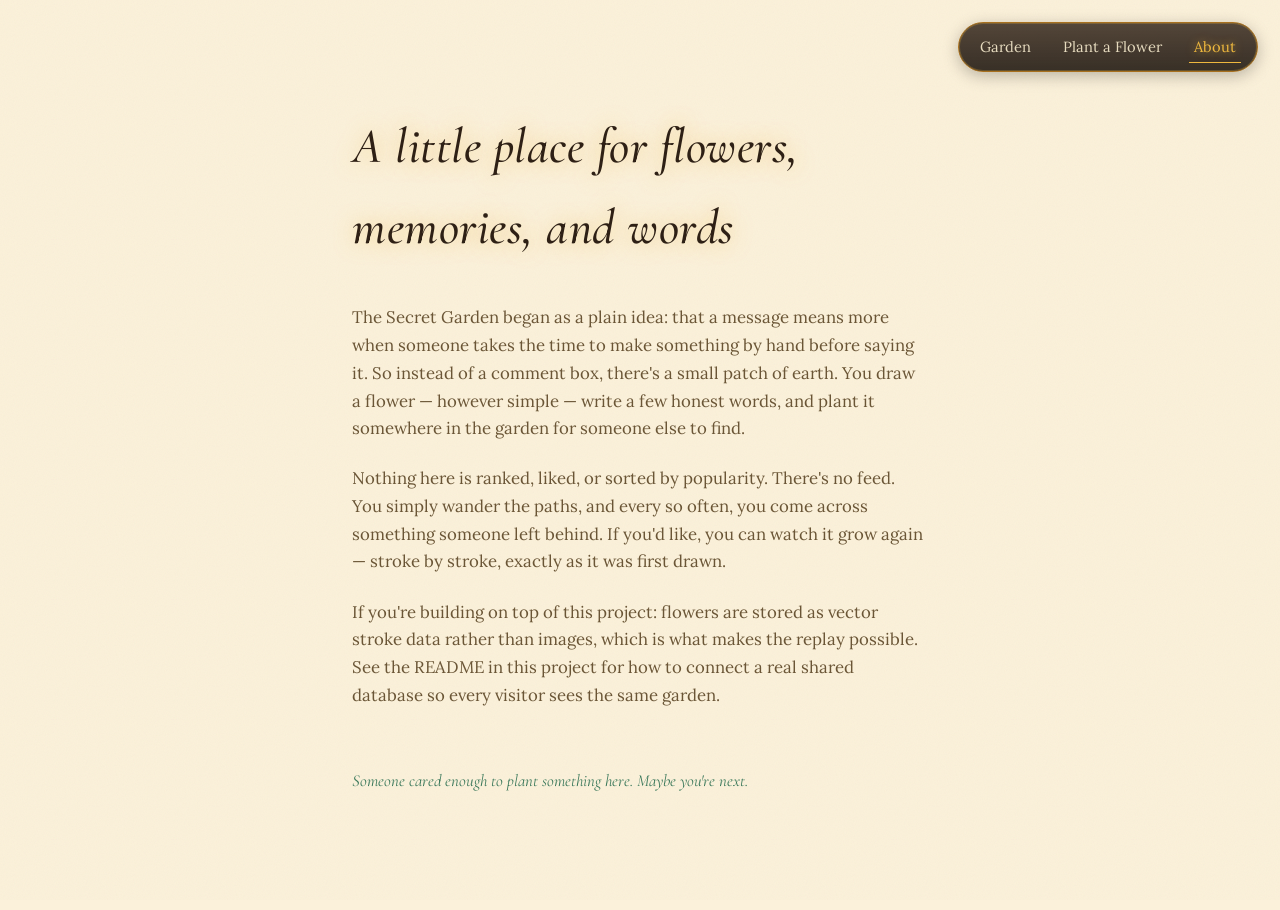
==== about.html @ d99d8dfa "first commit" ====
<!doctype html>
<html lang="en">
<head>
<meta charset="UTF-8" />
<meta name="viewport" content="width=device-width, initial-scale=1" />
<title>About — Secret Garden</title>
<link rel="stylesheet" href="css/tokens.css" />
<link rel="stylesheet" href="css/base.css" />
<link rel="stylesheet" href="css/about.css" />
</head>
<body>

<nav class="garden-nav" aria-label="Primary">
  <div class="garden-nav__links">
    <a href="garden.html">Garden</a>
    <a href="plant.html">Plant a Flower</a>
    <a href="about.html" aria-current="page">About</a>
  </div>
</nav>

<main class="about-wrap">
  <h1>A little place for flowers, memories, and words</h1>
  <p>
    The Secret Garden began as a plain idea: that a message means more when
    someone takes the time to make something by hand before saying it. So
    instead of a comment box, there's a small patch of earth. You draw a
    flower — however simple — write a few honest words, and plant it
    somewhere in the garden for someone else to find.
  </p>
  <p>
    Nothing here is ranked, liked, or sorted by popularity. There's no feed.
    You simply wander the paths, and every so often, you come across
    something someone left behind. If you'd like, you can watch it grow
    again — stroke by stroke, exactly as it was first drawn.
  </p>
  <p>
    If you're building on top of this project: flowers are stored as vector
    stroke data rather than images, which is what makes the replay possible.
    See the README in this project for how to connect a real shared
    database so every visitor sees the same garden.
  </p>
  <p class="signoff">Someone cared enough to plant something here. Maybe you're next.</p>
</main>

</body>
</html>
---- css/tokens.css ----
/* ===========================================================
   Secret Garden — Design Tokens
   Botanical soul, gacha-game-UI chrome: Howard Le's anime/game
   panel-and-glow treatment leads, with a Genshin-style gold
   filigree frame and Cat Restaurant's soft rounded pastel warmth
   as supporting accents.
   =========================================================== */

:root {
  /* --- Color: warm parchment content, jewel-toned chrome --- */
  --ivory:        #fbf1da;   /* primary background, warm parchment */
  --ivory-deep:    #f2e4bd;  /* secondary panels */
  --paper-shadow: #d9bf85;   /* soft borders / recessed paper edges, gold-tinted */
  --sage:         #7fae86;   /* jewel-leaning sage green */
  --moss:         #3c7a5c;   /* deep emerald, Howard-Le/Genshin jewel green */
  --dusty-pink:   #f2a4c0;   /* Cat Restaurant pastel pink */
  --lavender:     #b79ee6;   /* saturated magic-purple accent */
  --gold:         #f0b93e;   /* gacha gold */
  --gold-deep:    #a9711f;   /* gold border / engraving shadow */
  --sky:          #7dd3e0;   /* cyan-teal "mana" glow accent */
  --ink:          #2e2015;   /* warm near-black, primary text */
  --ink-soft:     #6b5636;   /* secondary text */
  --firefly:      #ffe08a;

  /* --- Glow & metal: the Howard-Le/gacha signature --- */
  --glow-gold: rgba(240, 185, 62, 0.55);
  --glow-teal: rgba(125, 211, 224, 0.5);
  --gem-gradient: linear-gradient(135deg, #fbe7a1 0%, #f0b93e 45%, #a9711f 100%);
  --shadow-glow: 0 0 18px var(--glow-gold), 0 4px 14px rgba(0, 0, 0, 0.25);

  /* --- Gem-frame corner ornaments ---
     Same motif (gold bracket + vine curl + diamond gem), reused at
     all four corners of a panel via multi-background, mirrored with
     an inner <g transform> rather than four separate drawings. */
  --frame-tl: url("data:image/svg+xml,%3Csvg xmlns='http://www.w3.org/2000/svg' viewBox='0 0 40 40'%3E%3Cpath d='M6 30 L6 10 Q6 6 10 6 L30 6' fill='none' stroke='%23a9711f' stroke-width='2' stroke-linecap='round'/%3E%3Cpath d='M6 20 Q14 20 16 8' fill='none' stroke='%23a9711f' stroke-width='1.2' opacity='0.55' stroke-linecap='round'/%3E%3Cg transform='translate(12,12) rotate(45)'%3E%3Crect x='-4' y='-4' width='8' height='8' fill='%23f0b93e' stroke='%23a9711f' stroke-width='1'/%3E%3C/g%3E%3C/svg%3E");
  --frame-tr: url("data:image/svg+xml,%3Csvg xmlns='http://www.w3.org/2000/svg' viewBox='0 0 40 40'%3E%3Cg transform='translate(40,0) scale(-1,1)'%3E%3Cpath d='M6 30 L6 10 Q6 6 10 6 L30 6' fill='none' stroke='%23a9711f' stroke-width='2' stroke-linecap='round'/%3E%3Cpath d='M6 20 Q14 20 16 8' fill='none' stroke='%23a9711f' stroke-width='1.2' opacity='0.55' stroke-linecap='round'/%3E%3Cg transform='translate(12,12) rotate(45)'%3E%3Crect x='-4' y='-4' width='8' height='8' fill='%23f0b93e' stroke='%23a9711f' stroke-width='1'/%3E%3C/g%3E%3C/g%3E%3C/svg%3E");
  --frame-bl: url("data:image/svg+xml,%3Csvg xmlns='http://www.w3.org/2000/svg' viewBox='0 0 40 40'%3E%3Cg transform='translate(0,40) scale(1,-1)'%3E%3Cpath d='M6 30 L6 10 Q6 6 10 6 L30 6' fill='none' stroke='%23a9711f' stroke-width='2' stroke-linecap='round'/%3E%3Cpath d='M6 20 Q14 20 16 8' fill='none' stroke='%23a9711f' stroke-width='1.2' opacity='0.55' stroke-linecap='round'/%3E%3Cg transform='translate(12,12) rotate(45)'%3E%3Crect x='-4' y='-4' width='8' height='8' fill='%23f0b93e' stroke='%23a9711f' stroke-width='1'/%3E%3C/g%3E%3C/g%3E%3C/svg%3E");
  --frame-br: url("data:image/svg+xml,%3Csvg xmlns='http://www.w3.org/2000/svg' viewBox='0 0 40 40'%3E%3Cg transform='translate(40,40) scale(-1,-1)'%3E%3Cpath d='M6 30 L6 10 Q6 6 10 6 L30 6' fill='none' stroke='%23a9711f' stroke-width='2' stroke-linecap='round'/%3E%3Cpath d='M6 20 Q14 20 16 8' fill='none' stroke='%23a9711f' stroke-width='1.2' opacity='0.55' stroke-linecap='round'/%3E%3Cg transform='translate(12,12) rotate(45)'%3E%3Crect x='-4' y='-4' width='8' height='8' fill='%23f0b93e' stroke='%23a9711f' stroke-width='1'/%3E%3C/g%3E%3C/g%3E%3C/svg%3E");

  /* --- Type --- */
  --font-display: "Cormorant Garamond", "Iowan Old Style", Georgia, serif;
  --font-body:    "Lora", "Iowan Old Style", Georgia, serif;

  --step-display-xl: clamp(2.6rem, 5vw + 1rem, 4.6rem);
  --step-display-l:  clamp(2rem, 3vw + 1rem, 3.1rem);
  --step-display-m:  clamp(1.5rem, 2vw + 0.6rem, 2.1rem);
  --step-body:       1.05rem;
  --step-small:      0.9rem;

  /* --- Spacing rhythm --- */
  --space-1: 0.4rem;
  --space-2: 0.8rem;
  --space-3: 1.4rem;
  --space-4: 2.2rem;
  --space-5: 3.6rem;
  --space-6: 5.8rem;

  /* --- Motion --- */
  --ease-soft: cubic-bezier(0.22, 0.61, 0.36, 1);
  --dur-slow: 900ms;
  --dur-med: 420ms;
  --dur-fast: 200ms;

  --radius-organic: 63% 37% 54% 46% / 42% 47% 53% 58%;
  --shadow-paper: 0 2px 10px rgba(74, 56, 38, 0.12);

  /* --- Z-index scale ---
     One place to reason about stacking order instead of guessing
     numbers per-component. Scene-internal layers (garden background,
     drawing canvas) stack locally with small numbers (1–6) and don't
     need a token; only things that stack ON TOP OF a whole page do. */
  --z-nav: 100;
  --z-overlay: 200;
  --z-overlay-panel: 201;
  --z-modal: 300;
  --z-grain: 999;
}

/* --- Breakpoint convention ---
   640px = phones / narrow tablets in portrait
   380px = small phones (SE-class widths)
   Used as literal values in each stylesheet (no build step / Sass here),
   but always these two numbers — never a one-off third value. */

@media (prefers-reduced-motion: reduce) {
  :root { --dur-slow: 1ms; --dur-med: 1ms; --dur-fast: 1ms; }
}
---- css/base.css ----
@import url('https://fonts.googleapis.com/css2?family=Cormorant+Garamond:ital,wght@0,400;0,500;0,600;1,500&family=Lora:ital,wght@0,400;0,500;1,400&display=swap');

* { box-sizing: border-box; }

html { scroll-behavior: smooth; }

body {
  margin: 0;
  background: var(--ivory);
  color: var(--ink);
  font-family: var(--font-body);
  font-size: var(--step-body);
  line-height: 1.65;
  -webkit-font-smoothing: antialiased;
  -webkit-tap-highlight-color: transparent; /* no grey flash on tap, we show our own hover/active states */
  overflow-x: hidden; /* the illustrated layers occasionally bleed a fraction past 100%; this keeps phones from gaining a horizontal scrollbar */
}

button, a.btn {
  touch-action: manipulation; /* removes the ~300ms tap delay on older mobile browsers */
}

/* Anchors are reset to plain text by default; only .link (or a component
   like .btn) opts back into an underline, so no <a> shows one unless
   we explicitly ask for it. */
a {
  color: inherit;
  text-decoration: none;
}

.link {
  text-decoration: underline;
  text-underline-offset: 0.15em;
}

/* --- Icon button: used by the replay controls (garden.html) and the
   drawing toolbar (plant.html). Defined once here, shared by both,
   instead of redefined per-page. --- */
.icon-btn {
  border: 1px solid var(--paper-shadow);
  background: var(--ivory-deep);
  border-radius: 999px;
  width: 44px;
  height: 44px;
  display: grid;
  place-items: center;
  color: var(--ink);
  font-size: 1rem;
  line-height: 1;
  touch-action: manipulation;
  transition: background var(--dur-fast) var(--ease-soft), box-shadow var(--dur-fast) var(--ease-soft);
}
.icon-btn:hover { background: var(--gold); color: #3a2708; box-shadow: 0 0 12px var(--glow-gold); }
.icon-btn.is-selected { background: var(--moss); color: var(--ivory); box-shadow: 0 0 12px var(--glow-teal); }

/* faint paper grain, everywhere */
body::before {
  content: "";
  position: fixed;
  inset: 0;
  pointer-events: none;
  z-index: var(--z-grain);
  opacity: 0.05;
  mix-blend-mode: multiply;
  background-image: url("data:image/svg+xml,%3Csvg xmlns='http://www.w3.org/2000/svg' width='120' height='120'%3E%3Cfilter id='n'%3E%3CfeTurbulence type='fractalNoise' baseFrequency='0.9' numOctaves='2' stitchTiles='stitch'/%3E%3C/filter%3E%3Crect width='100%25' height='100%25' filter='url(%23n)'/%3E%3C/svg%3E");
}

h1, h2, h3 {
  font-family: var(--font-display);
  font-weight: 500;
  color: var(--ink);
  margin: 0 0 var(--space-2);
  letter-spacing: 0.01em;
}

p { margin: 0 0 var(--space-3); max-width: 62ch; }

a { color: inherit; }

button {
  font-family: var(--font-body);
  cursor: pointer;
}

:focus-visible {
  outline: 2px solid var(--moss);
  outline-offset: 3px;
  border-radius: 4px;
}

/* --- Shared nav, appears on every page --- */
.garden-nav {
  position: fixed;
  top: var(--space-3);
  left: var(--space-3);
  right: var(--space-3);
  z-index: var(--z-nav);
  display: flex;
  justify-content: flex-end;
  align-items: center;
  pointer-events: none;
}

.garden-nav__links {
  display: flex;
  gap: var(--space-3);
  background: linear-gradient(180deg, rgba(46, 32, 21, 0.82), rgba(28, 20, 13, 0.88));
  -webkit-backdrop-filter: blur(8px);
  backdrop-filter: blur(8px);
  padding: 0.5rem 1rem;
  border-radius: 999px;
  border: 1px solid var(--gold-deep);
  box-shadow: inset 0 0 0 1px rgba(240, 185, 62, 0.25), 0 4px 16px rgba(0, 0, 0, 0.25);
  pointer-events: auto;
}

.garden-nav__links a {
  font-size: 0.92rem;
  color: #e8dcc0;
  padding: 0.2rem 0.3rem;
  border-bottom: 1px solid transparent;
  transition: border-color var(--dur-fast) var(--ease-soft), color var(--dur-fast) var(--ease-soft), text-shadow var(--dur-fast) var(--ease-soft);
}

.garden-nav__links a:hover,
.garden-nav__links a[aria-current="page"] {
  color: var(--gold);
  border-bottom-color: var(--gold);
  text-shadow: 0 0 8px var(--glow-gold);
}

@media (max-width: 640px) {
  .garden-nav { top: var(--space-2); left: var(--space-2); right: var(--space-2); }
  .garden-nav__links { gap: var(--space-2); padding: 0.5rem 0.7rem; }
  .garden-nav__links a { font-size: 0.82rem; padding: 0.45rem 0.15rem; }
}

@media (max-width: 380px) {
  .garden-nav__links { gap: 0.55rem; }
}

/* --- Buttons: gacha-gold frame + a Howard-Le style light sweep on hover --- */
.btn {
  position: relative;
  overflow: hidden;
  font-family: var(--font-display);
  font-size: 1.05rem;
  border: 1px solid var(--gold-deep);
  background: transparent;
  color: var(--ink);
  text-decoration: none;
  padding: 0.7rem 1.6rem;
  border-radius: 3px 14px 3px 14px;
  isolation: isolate;
  transition: transform var(--dur-fast) var(--ease-soft), background var(--dur-fast) var(--ease-soft), color var(--dur-fast) var(--ease-soft), box-shadow var(--dur-fast) var(--ease-soft);
}
.btn:hover { transform: translateY(-2px); box-shadow: 0 6px 16px rgba(169, 113, 31, 0.28); }

/* the light sweep: a skewed gold band that travels across on hover */
.btn::before {
  content: "";
  position: absolute;
  inset: 0;
  z-index: -1;
  background: linear-gradient(115deg, transparent 40%, rgba(255, 255, 255, 0.55) 50%, transparent 60%);
  transform: translateX(-120%);
  transition: transform 0.65s var(--ease-soft);
}
.btn:hover::before { transform: translateX(120%); }

.btn--primary {
  background: var(--gem-gradient);
  border-color: var(--gold-deep);
  color: #3a2708;
  box-shadow: var(--shadow-glow);
}
.btn--primary:hover { box-shadow: 0 0 24px var(--glow-gold), 0 6px 16px rgba(0, 0, 0, 0.3); }

.btn--ghost { color: var(--ink); }
.btn--ghost:hover { background: rgba(240, 185, 62, 0.12); }

.btn:disabled { opacity: 0.4; cursor: not-allowed; transform: none; box-shadow: none; }
.btn:disabled::before { display: none; }

/* --- Firefly / particle layer, reused across pages --- */
.firefly {
  position: absolute;
  width: 5px;
  height: 5px;
  border-radius: 50%;
  background: var(--firefly);
  box-shadow: 0 0 6px 2px rgba(246, 214, 122, 0.8);
  opacity: 0;
  animation: firefly-drift linear infinite;
}

@keyframes firefly-drift {
  0%   { opacity: 0; transform: translate(0, 0); }
  10%  { opacity: 0.9; }
  50%  { transform: translate(var(--fx, 30px), var(--fy, -40px)); }
  90%  { opacity: 0.7; }
  100% { opacity: 0; transform: translate(var(--fx2, -20px), var(--fy2, -80px)); }
}

@media (prefers-reduced-motion: reduce) {
  .firefly { animation: none; opacity: 0.6; }
}

.visually-hidden {
  position: absolute;
  width: 1px; height: 1px;
  overflow: hidden;
  clip: rect(0 0 0 0);
  white-space: nowrap;
}
---- css/about.css ----
.about-wrap {
  max-width: 620px;
  margin: 0 auto;
  padding: calc(var(--space-6) + var(--space-2)) var(--space-3) var(--space-6);
}
.about-wrap h1 { font-size: var(--step-display-l); font-style: italic; margin-bottom: var(--space-4); text-shadow: 0 0 20px var(--glow-gold); }
.about-wrap p { color: var(--ink-soft); }
.about-wrap .signoff { font-family: var(--font-display); font-style: italic; color: var(--moss); margin-top: var(--space-5); }
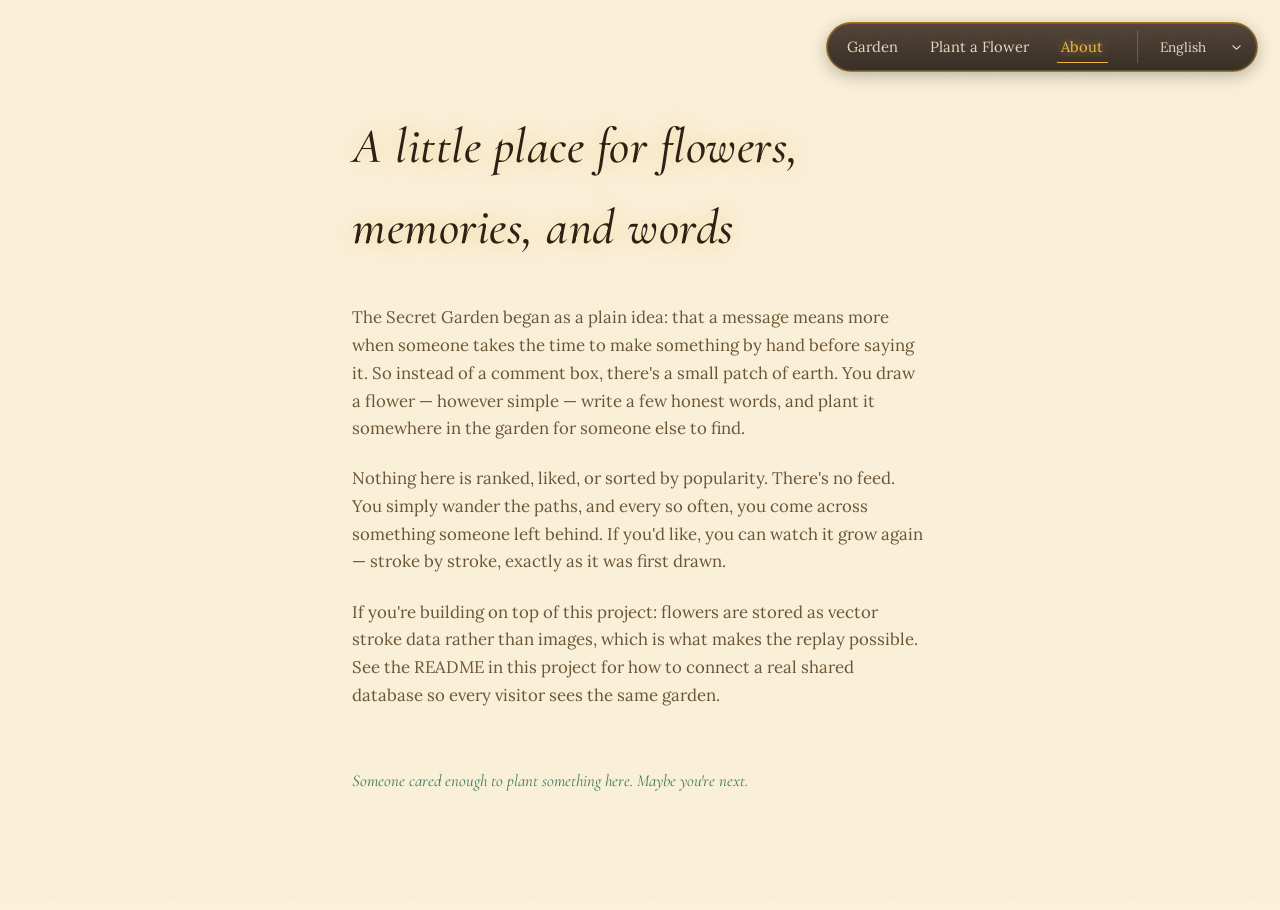
==== commit 76477263: "feat(i18n): implement internationalization support with English and Vietnamese translations feat(env" ====
--- a/about.html
+++ b/about.html
@@ -3,7 +3,7 @@
 <head>
 <meta charset="UTF-8" />
 <meta name="viewport" content="width=device-width, initial-scale=1" />
-<title>About — Secret Garden</title>
+<title data-i18n="meta.titleAbout">About — Secret Garden</title>
 <link rel="stylesheet" href="css/tokens.css" />
 <link rel="stylesheet" href="css/base.css" />
 <link rel="stylesheet" href="css/about.css" />
@@ -12,35 +12,37 @@
 
 <nav class="garden-nav" aria-label="Primary">
   <div class="garden-nav__links">
-    <a href="garden.html">Garden</a>
-    <a href="plant.html">Plant a Flower</a>
-    <a href="about.html" aria-current="page">About</a>
+    <a href="garden.html" data-i18n="nav.garden">Garden</a>
+    <a href="plant.html" data-i18n="nav.plant">Plant a Flower</a>
+    <a href="about.html" aria-current="page" data-i18n="nav.about">About</a>
+    <span class="garden-nav__lang" data-lang-switcher></span>
   </div>
 </nav>
 
 <main class="about-wrap">
-  <h1>A little place for flowers, memories, and words</h1>
-  <p>
+  <h1 data-i18n="about.title">A little place for flowers, memories, and words</h1>
+  <p data-i18n="about.p1">
     The Secret Garden began as a plain idea: that a message means more when
     someone takes the time to make something by hand before saying it. So
     instead of a comment box, there's a small patch of earth. You draw a
     flower — however simple — write a few honest words, and plant it
     somewhere in the garden for someone else to find.
   </p>
-  <p>
+  <p data-i18n="about.p2">
     Nothing here is ranked, liked, or sorted by popularity. There's no feed.
     You simply wander the paths, and every so often, you come across
     something someone left behind. If you'd like, you can watch it grow
     again — stroke by stroke, exactly as it was first drawn.
   </p>
-  <p>
+  <p data-i18n="about.p3">
     If you're building on top of this project: flowers are stored as vector
     stroke data rather than images, which is what makes the replay possible.
     See the README in this project for how to connect a real shared
     database so every visitor sees the same garden.
   </p>
-  <p class="signoff">Someone cared enough to plant something here. Maybe you're next.</p>
+  <p class="signoff" data-i18n="about.signoff">Someone cared enough to plant something here. Maybe you're next.</p>
 </main>
 
+<script type="module" src="js/i18n/boot.js"></script>
 </body>
 </html>
--- a/css/base.css
+++ b/css/base.css
@@ -139,6 +139,40 @@
   .garden-nav__links { gap: 0.55rem; }
 }
 
+/* --- Language switcher: shares the nav pill, set off by a hairline --- */
+.garden-nav__lang {
+  display: inline-flex;
+  align-items: center;
+  margin-left: var(--space-1);
+  padding-left: var(--space-3);
+  border-left: 1px solid rgba(240, 185, 62, 0.3);
+}
+
+.lang-select {
+  appearance: none;
+  -webkit-appearance: none;
+  background-color: transparent;
+  background-image: url("data:image/svg+xml,%3Csvg xmlns='http://www.w3.org/2000/svg' viewBox='0 0 10 6'%3E%3Cpath d='M1 1l4 4 4-4' fill='none' stroke='%23e8dcc0' stroke-width='1.4' stroke-linecap='round' stroke-linejoin='round'/%3E%3C/svg%3E");
+  background-repeat: no-repeat;
+  background-position: right 0 center;
+  background-size: 9px;
+  border: none;
+  color: #e8dcc0;
+  font-family: var(--font-body);
+  font-size: 0.85rem;
+  padding: 0.2rem 0.95rem 0.2rem 0;
+  cursor: pointer;
+  transition: color var(--dur-fast) var(--ease-soft);
+}
+.lang-select:hover,
+.lang-select:focus-visible { color: var(--gold); }
+.lang-select option { color: var(--ink); background: var(--ivory); }
+
+@media (max-width: 640px) {
+  .garden-nav__lang { padding-left: var(--space-2); }
+  .lang-select { font-size: 0.78rem; }
+}
+
 /* --- Buttons: gacha-gold frame + a Howard-Le style light sweep on hover --- */
 .btn {
   position: relative;
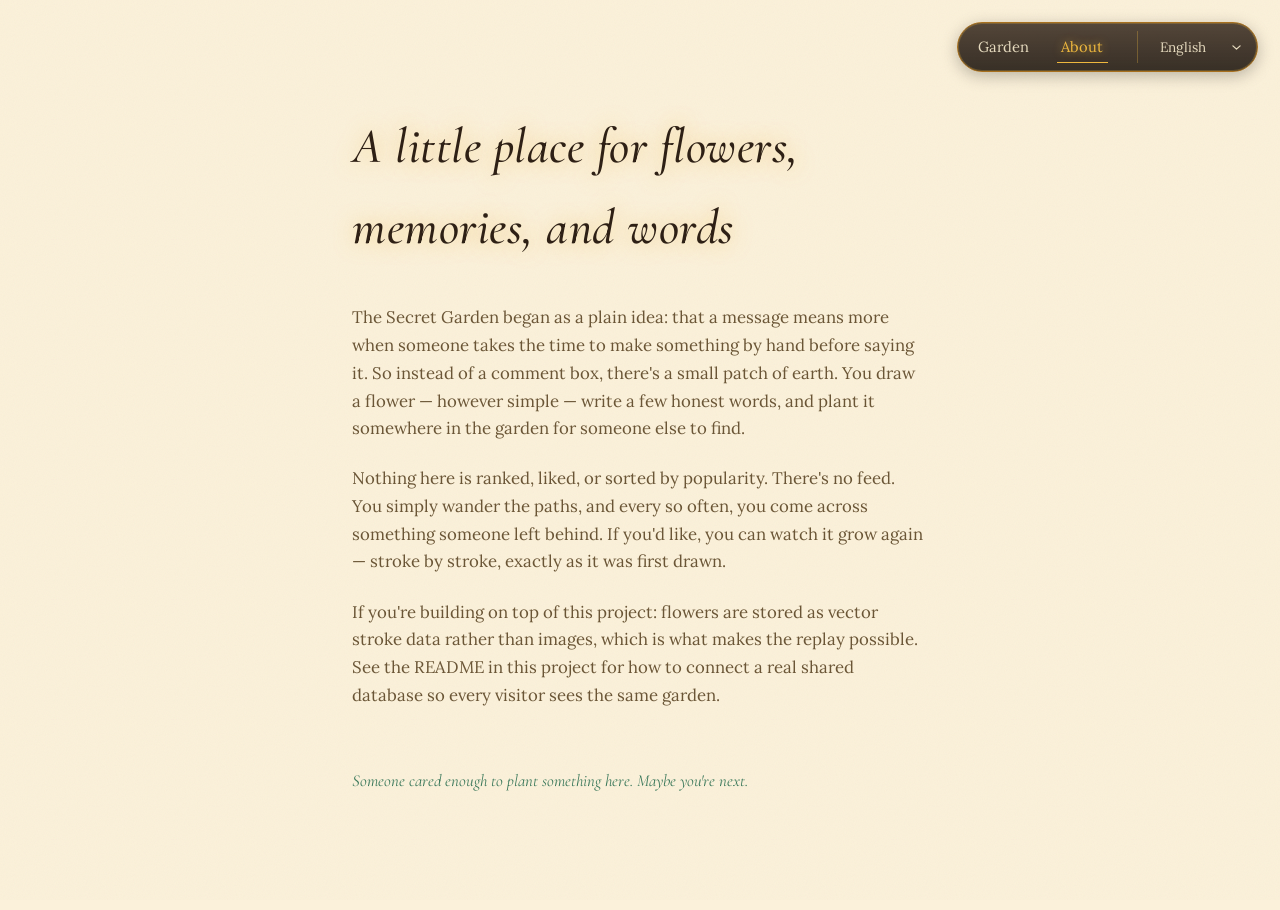
==== commit 81bfa3a0: "Add new translations and enhance landing page animation - Added new translation strings for English " ====
--- a/about.html
+++ b/about.html
@@ -4,6 +4,7 @@
 <meta charset="UTF-8" />
 <meta name="viewport" content="width=device-width, initial-scale=1" />
 <title data-i18n="meta.titleAbout">About — Secret Garden</title>
+<link rel="icon" type="image/svg+xml" href="img/favicon.svg" />
 <link rel="stylesheet" href="css/tokens.css" />
 <link rel="stylesheet" href="css/base.css" />
 <link rel="stylesheet" href="css/about.css" />
@@ -13,7 +14,6 @@
 <nav class="garden-nav" aria-label="Primary">
   <div class="garden-nav__links">
     <a href="garden.html" data-i18n="nav.garden">Garden</a>
-    <a href="plant.html" data-i18n="nav.plant">Plant a Flower</a>
     <a href="about.html" aria-current="page" data-i18n="nav.about">About</a>
     <span class="garden-nav__lang" data-lang-switcher></span>
   </div>
--- a/css/base.css
+++ b/css/base.css
@@ -240,6 +240,37 @@
   .firefly { animation: none; opacity: 0.6; }
 }
 
+/* --- Shovel FAB: a shovel leaning against the screen's bottom-right
+   corner, used on any page in place of a text CTA. --- */
+.shovel-fab {
+  position: fixed;
+  right: var(--space-3);
+  bottom: 0;
+  z-index: var(--z-nav);
+  width: 100px;
+  height: 230px;
+  display: block;
+  transform-origin: bottom center;
+  filter: drop-shadow(0 8px 10px rgba(0, 0, 0, 0.35));
+  transition: transform var(--dur-fast) var(--ease-soft), filter var(--dur-fast) var(--ease-soft);
+}
+
+.shovel-fab svg {
+  width: 100%;
+  height: 100%;
+  display: block;
+}
+
+.shovel-fab:hover,
+.shovel-fab:focus-visible {
+  transform: translateY(-8px) rotate(-3deg);
+  filter: drop-shadow(0 12px 16px rgba(0, 0, 0, 0.4)) drop-shadow(0 0 16px var(--glow-gold));
+}
+
+@media (max-width: 640px) {
+  .shovel-fab { width: 68px; height: 156px; right: var(--space-2); }
+}
+
 .visually-hidden {
   position: absolute;
   width: 1px; height: 1px;
